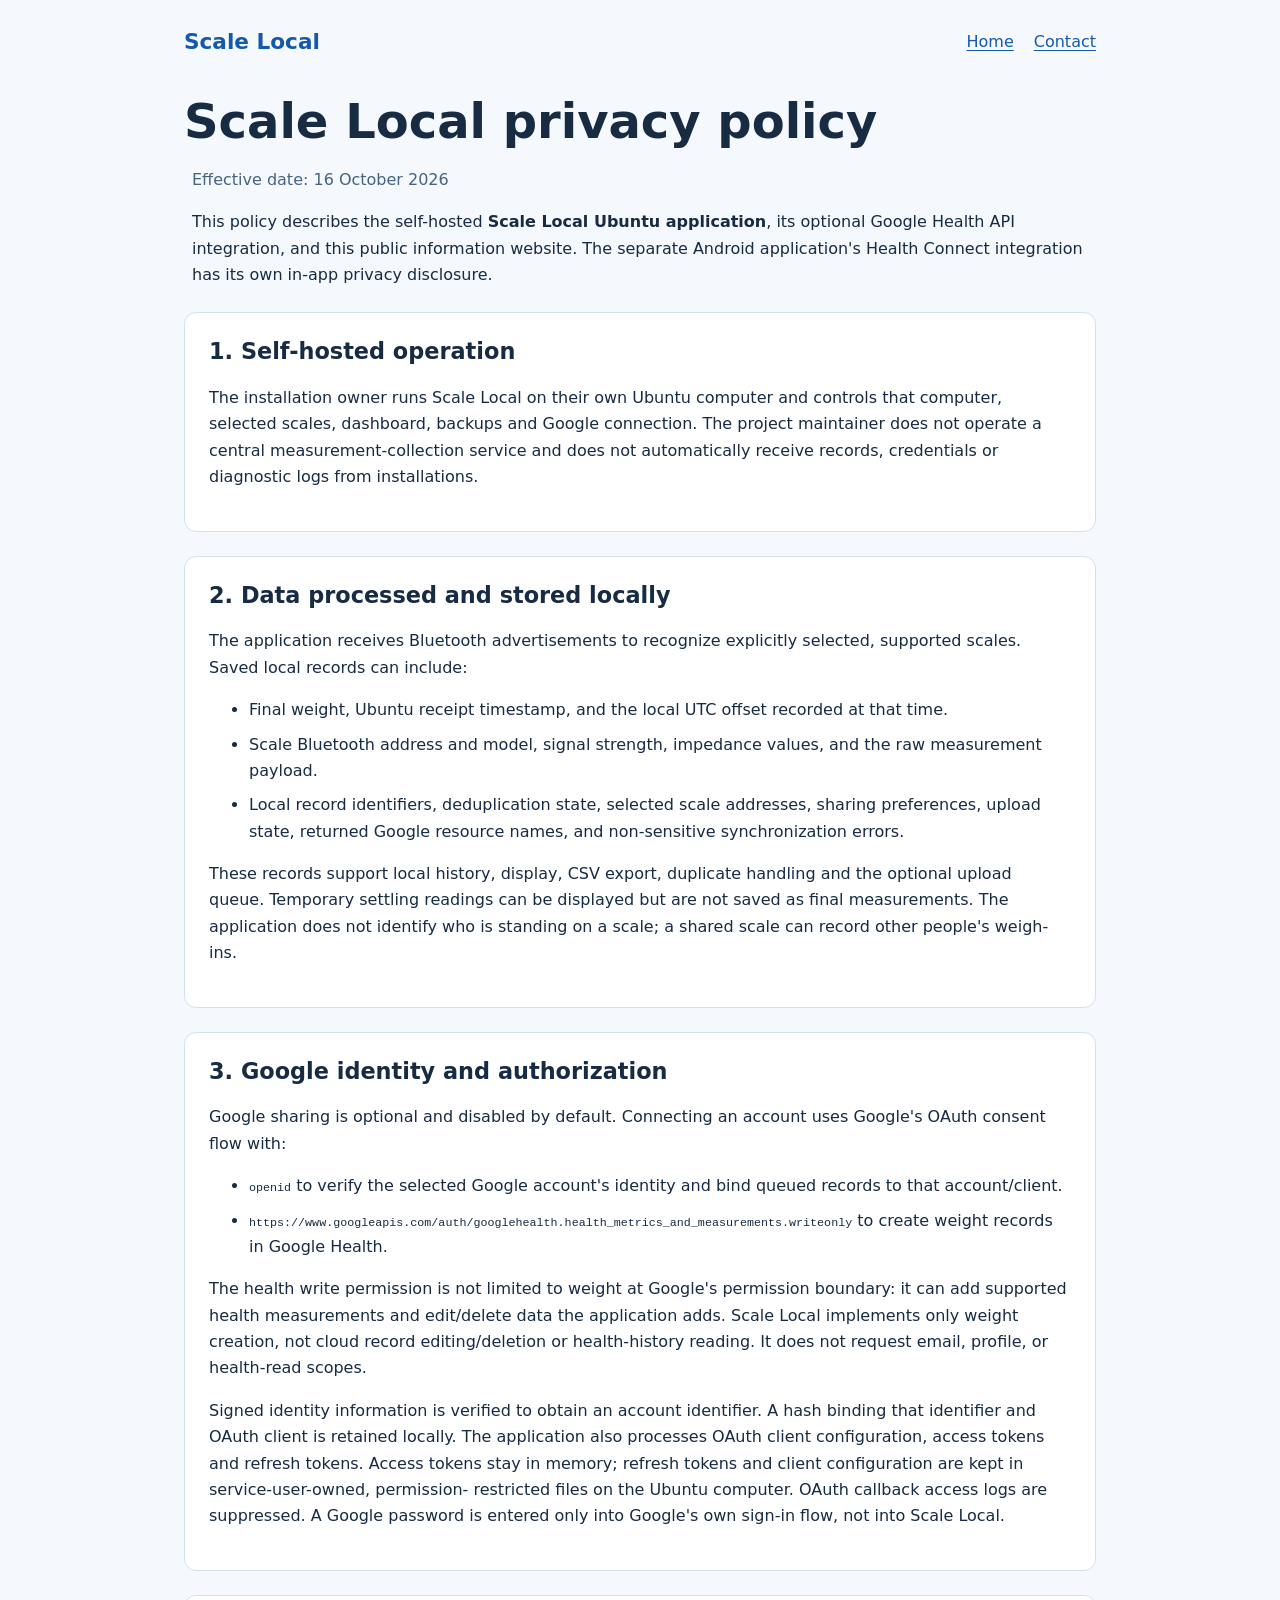
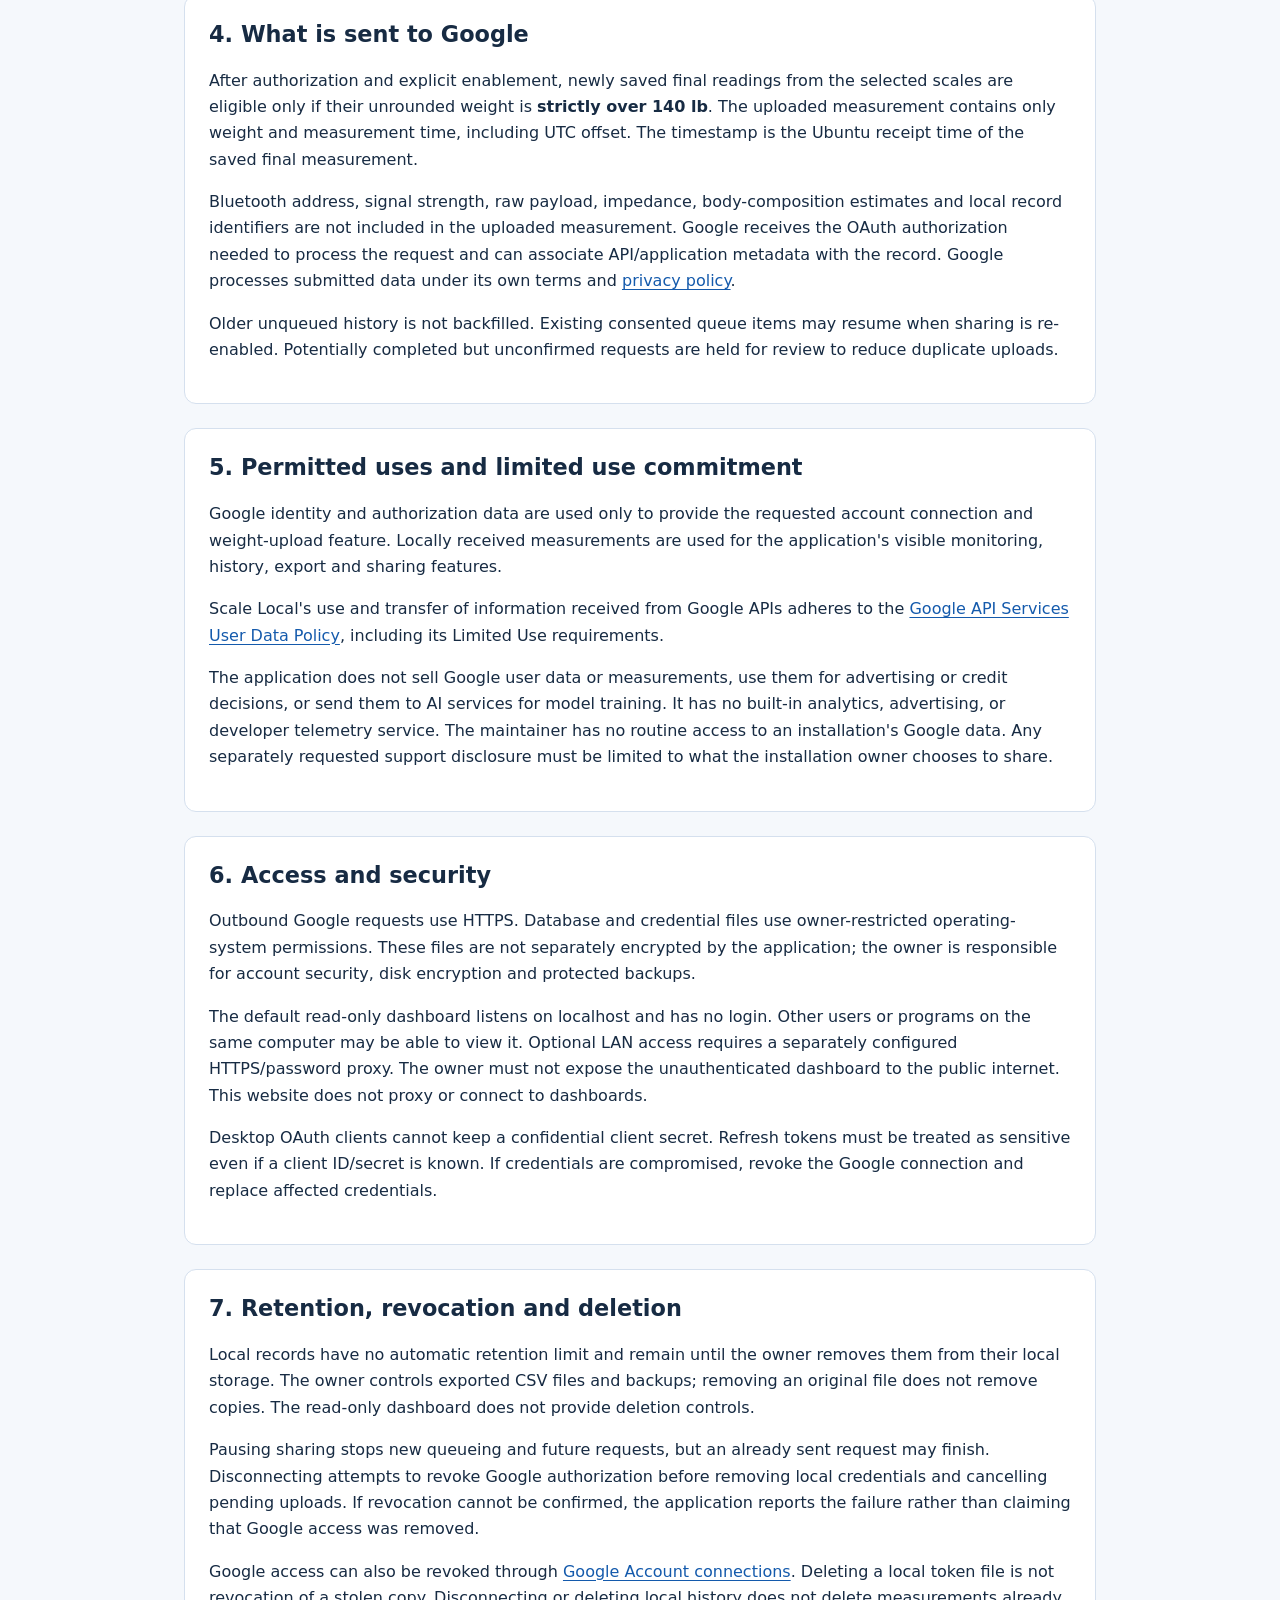
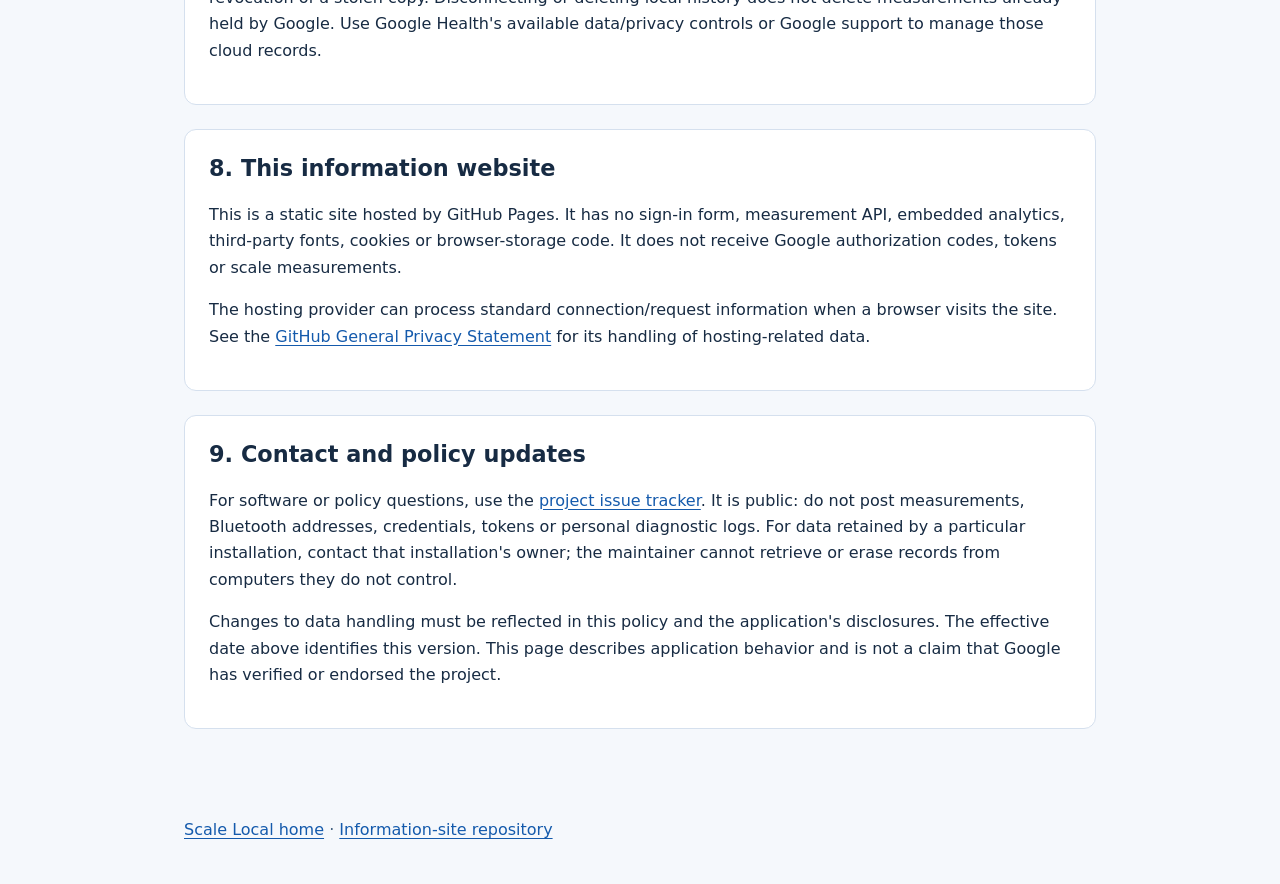
==== privacy.html @ 88039842 "Add Scale Local homepage and Google Health privacy policy Co-authored-by: Copilot <223556219+Copilot" ====
<!doctype html>
<html lang="en">
<head>
  <meta charset="utf-8">
  <meta name="viewport" content="width=device-width, initial-scale=1">
  <meta name="description" content="How Scale Local's Ubuntu application processes local scale records and optional Google Health authorization.">
  <meta name="referrer" content="no-referrer">
  <title>Privacy policy | Scale Local</title>
  <link rel="stylesheet" href="./style.css">
</head>
<body>
  <header class="site-header">
    <a class="brand" href="./">Scale Local</a>
    <nav aria-label="Main navigation">
      <a href="./">Home</a>
      <a href="https://github.com/sathyaj01/scale/issues">Contact</a>
    </nav>
  </header>
  <main class="policy">
    <h1>Scale Local privacy policy</h1>
    <p class="muted">Effective date: 16 October 2026</p>
    <p>This policy describes the self-hosted <strong>Scale Local Ubuntu
      application</strong>, its optional Google Health API integration, and this
      public information website. The separate Android application's Health
      Connect integration has its own in-app privacy disclosure.</p>

    <section aria-labelledby="operator">
      <h2 id="operator">1. Self-hosted operation</h2>
      <p>The installation owner runs Scale Local on their own Ubuntu computer and
        controls that computer, selected scales, dashboard, backups and Google
        connection. The project maintainer does not operate a central
        measurement-collection service and does not automatically receive
        records, credentials or diagnostic logs from installations.</p>
    </section>
    <section aria-labelledby="local">
      <h2 id="local">2. Data processed and stored locally</h2>
      <p>The application receives Bluetooth advertisements to recognize explicitly
        selected, supported scales. Saved local records can include:</p>
      <ul>
        <li>Final weight, Ubuntu receipt timestamp, and the local UTC offset
          recorded at that time.</li>
        <li>Scale Bluetooth address and model, signal strength, impedance values,
          and the raw measurement payload.</li>
        <li>Local record identifiers, deduplication state, selected scale addresses,
          sharing preferences, upload state, returned Google resource names,
          and non-sensitive synchronization errors.</li>
      </ul>
      <p>These records support local history, display, CSV export, duplicate
        handling and the optional upload queue. Temporary settling readings can
        be displayed but are not saved as final measurements. The application
        does not identify who is standing on a scale; a shared scale can record
        other people's weigh-ins.</p>
    </section>
    <section aria-labelledby="identity">
      <h2 id="identity">3. Google identity and authorization</h2>
      <p>Google sharing is optional and disabled by default. Connecting an account
        uses Google's OAuth consent flow with:</p>
      <ul>
        <li><code>openid</code> to verify the selected Google account's identity
          and bind queued records to that account/client.</li>
        <li><code>https://www.googleapis.com/auth/googlehealth.health_metrics_and_measurements.writeonly</code>
          to create weight records in Google Health.</li>
      </ul>
      <p>The health write permission is not limited to weight at Google's
        permission boundary: it can add supported health measurements and
        edit/delete data the application adds. Scale Local implements only
        weight creation, not cloud record editing/deletion or health-history
        reading. It does not request email, profile, or health-read scopes.</p>
      <p>Signed identity information is verified to obtain an account identifier.
        A hash binding that identifier and OAuth client is retained locally.
        The application also processes OAuth client configuration, access
        tokens and refresh tokens. Access tokens stay in memory; refresh tokens
        and client configuration are kept in service-user-owned, permission-
        restricted files on the Ubuntu computer. OAuth callback access logs are
        suppressed. A Google password is entered only into Google's own
        sign-in flow, not into Scale Local.</p>
    </section>
    <section aria-labelledby="sharing">
      <h2 id="sharing">4. What is sent to Google</h2>
      <p>After authorization and explicit enablement, newly saved final readings
        from the selected scales are eligible only if their unrounded weight is
        <strong>strictly over 140 lb</strong>. The uploaded measurement contains
        only weight and measurement time, including UTC offset. The timestamp is
        the Ubuntu receipt time of the saved final measurement.</p>
      <p>Bluetooth address, signal strength, raw payload, impedance,
        body-composition estimates and local record identifiers are not included
        in the uploaded measurement. Google receives the OAuth authorization
        needed to process the request and can associate API/application metadata
        with the record. Google processes submitted data under its own terms
        and <a href="https://policies.google.com/privacy">privacy policy</a>.</p>
      <p>Older unqueued history is not backfilled. Existing consented queue items
        may resume when sharing is re-enabled. Potentially completed but
        unconfirmed requests are held for review to reduce duplicate uploads.</p>
    </section>
    <section aria-labelledby="uses">
      <h2 id="uses">5. Permitted uses and limited use commitment</h2>
      <p>Google identity and authorization data are used only to provide the
        requested account connection and weight-upload feature. Locally received
        measurements are used for the application's visible monitoring,
        history, export and sharing features.</p>
      <p>Scale Local's use and transfer of information received from Google APIs
        adheres to the
        <a href="https://developers.google.com/terms/api-services-user-data-policy">Google API Services User Data Policy</a>,
        including its Limited Use requirements.</p>
      <p>The application does not sell Google user data or measurements, use
        them for advertising or credit decisions, or send them to AI services
        for model training. It has no built-in analytics, advertising, or
        developer telemetry service. The maintainer has no routine access to an
        installation's Google data. Any separately requested support disclosure
        must be limited to what the installation owner chooses to share.</p>
    </section>
    <section aria-labelledby="security">
      <h2 id="security">6. Access and security</h2>
      <p>Outbound Google requests use HTTPS. Database and credential files use
        owner-restricted operating-system permissions. These files are not
        separately encrypted by the application; the owner is responsible for
        account security, disk encryption and protected backups.</p>
      <p>The default read-only dashboard listens on localhost and has no login.
        Other users or programs on the same computer may be able to view it.
        Optional LAN access requires a separately configured HTTPS/password
        proxy. The owner must not expose the unauthenticated dashboard to the
        public internet. This website does not proxy or connect to dashboards.</p>
      <p>Desktop OAuth clients cannot keep a confidential client secret.
        Refresh tokens must be treated as sensitive even if a client ID/secret
        is known. If credentials are compromised, revoke the Google connection
        and replace affected credentials.</p>
    </section>
    <section aria-labelledby="retention">
      <h2 id="retention">7. Retention, revocation and deletion</h2>
      <p>Local records have no automatic retention limit and remain until the
        owner removes them from their local storage. The owner controls exported
        CSV files and backups; removing an original file does not remove copies.
        The read-only dashboard does not provide deletion controls.</p>
      <p>Pausing sharing stops new queueing and future requests, but an already
        sent request may finish. Disconnecting attempts to revoke Google
        authorization before removing local credentials and cancelling pending
        uploads. If revocation cannot be confirmed, the application reports the
        failure rather than claiming that Google access was removed.</p>
      <p>Google access can also be revoked through
        <a href="https://myaccount.google.com/connections">Google Account connections</a>.
        Deleting a local token file is not revocation of a stolen copy.
        Disconnecting or deleting local history does not delete measurements
        already held by Google. Use Google Health's available data/privacy
        controls or Google support to manage those cloud records.</p>
    </section>
    <section aria-labelledby="website">
      <h2 id="website">8. This information website</h2>
      <p>This is a static site hosted by GitHub Pages. It has no sign-in form,
        measurement API, embedded analytics, third-party fonts, cookies or
        browser-storage code. It does not receive Google authorization codes,
        tokens or scale measurements.</p>
      <p>The hosting provider can process standard connection/request information
        when a browser visits the site. See the
        <a href="https://docs.github.com/en/site-policy/privacy-policies/github-general-privacy-statement">GitHub General Privacy Statement</a>
        for its handling of hosting-related data.</p>
    </section>
    <section aria-labelledby="contact">
      <h2 id="contact">9. Contact and policy updates</h2>
      <p>For software or policy questions, use the
        <a href="https://github.com/sathyaj01/scale/issues">project issue tracker</a>.
        It is public: do not post measurements, Bluetooth addresses, credentials,
        tokens or personal diagnostic logs. For data retained by a particular
        installation, contact that installation's owner; the maintainer cannot
        retrieve or erase records from computers they do not control.</p>
      <p>Changes to data handling must be reflected in this policy and the
        application's disclosures. The effective date above identifies this
        version. This page describes application behavior and is not a claim
        that Google has verified or endorsed the project.</p>
    </section>
  </main>
  <footer>
    <p><a href="./">Scale Local home</a> &middot;
      <a href="https://github.com/sathyaj01/scale">Information-site repository</a></p>
  </footer>
</body>
</html>
---- style.css ----
:root {
  color-scheme: light dark;
  font-family: system-ui, -apple-system, "Segoe UI", sans-serif;
  line-height: 1.65;
  color: #172b43;
  background: #f5f8fc;
}
* { box-sizing: border-box; }
body { margin: 0; }
a { color: #145aac; text-underline-offset: 0.2em; }
a:focus-visible { outline: 3px solid #df8500; outline-offset: 4px; }
.site-header, main, footer { max-width: 960px; margin: 0 auto; padding: 1.5rem; }
.site-header { display: flex; flex-wrap: wrap; align-items: center; gap: 1rem; justify-content: space-between; }
.brand { font-size: 1.35rem; font-weight: 750; text-decoration: none; }
nav { display: flex; gap: 1.25rem; }
main { padding-top: 0; }
section { margin: 1.5rem 0; padding: 1.5rem; border: 1px solid #d5e0ee; border-radius: 12px; background: #fff; }
.hero { padding: 2rem; }
.eyebrow { color: #456382; font-size: 0.8rem; font-weight: 700; letter-spacing: 0.1em; }
h1 { line-height: 1.2; font-size: clamp(2rem, 5vw, 3rem); margin: 0.6rem 0 1rem; }
h2 { line-height: 1.3; font-size: 1.4rem; margin-top: 0; }
.lead { font-size: 1.15rem; }
.muted, footer { color: #456382; }
.button { display: inline-block; padding: 0.65rem 1rem; border-radius: 6px; background: #145aac; color: #fff; font-weight: 650; }
li { margin: 0.5rem 0; }
code { font-size: 0.9em; overflow-wrap: anywhere; }
.policy > p { padding: 0 0.5rem; }
@media (prefers-color-scheme: dark) {
  :root { color: #e4edf7; background: #0f1824; }
  section { border-color: #304359; background: #182638; }
  a { color: #9ccaff; }
  .eyebrow, .muted, footer { color: #b0c4dc; }
  .button { color: #fff; }
}
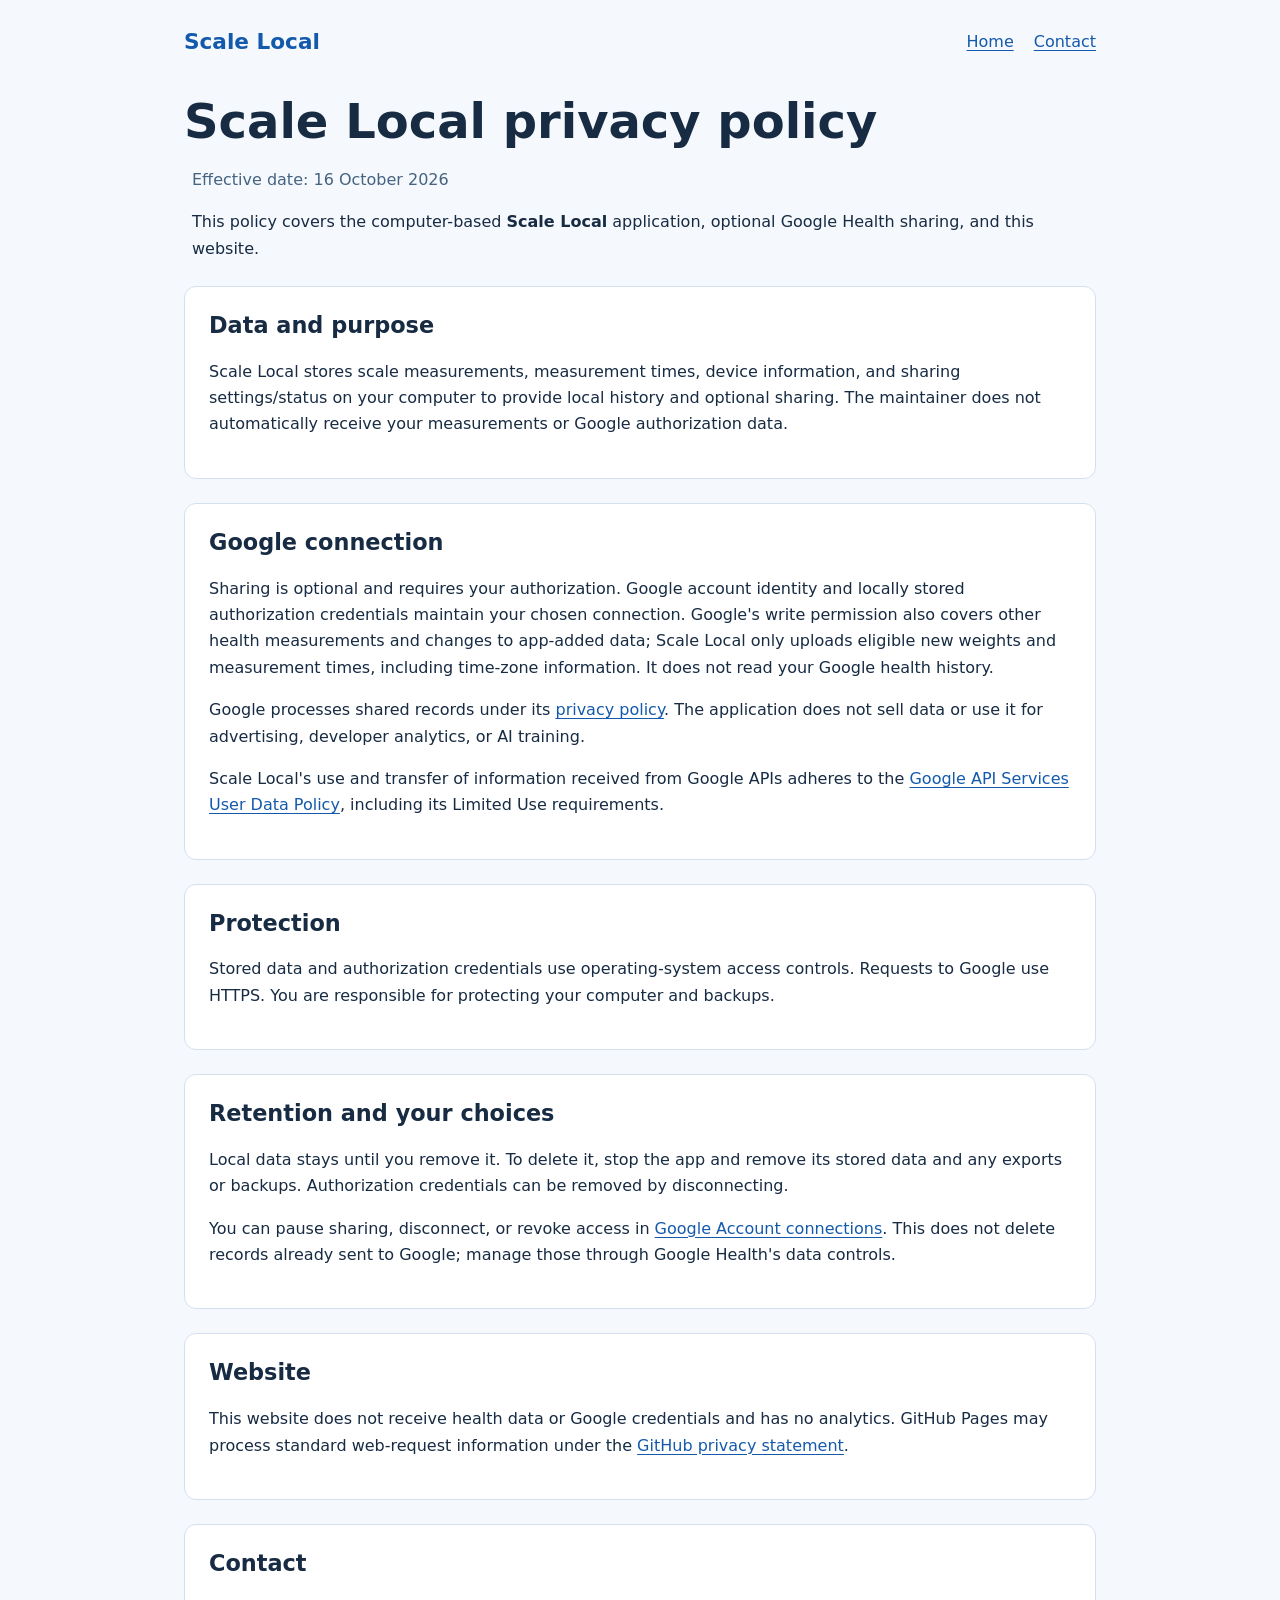
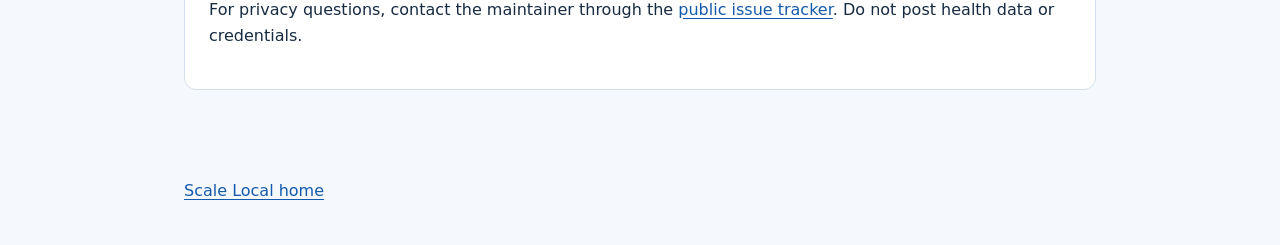
==== commit 5dc5634e: "Minimize public app and privacy information Remove internal implementation and setup details while p" ====
--- a/privacy.html
+++ b/privacy.html
@@ -3,7 +3,7 @@
 <head>
   <meta charset="utf-8">
   <meta name="viewport" content="width=device-width, initial-scale=1">
-  <meta name="description" content="How Scale Local's Ubuntu application processes local scale records and optional Google Health authorization.">
+  <meta name="description" content="How Scale Local handles measurements, optional Google Health sharing, and your privacy choices.">
   <meta name="referrer" content="no-referrer">
   <title>Privacy policy | Scale Local</title>
   <link rel="stylesheet" href="./style.css">
@@ -19,158 +19,65 @@
   <main class="policy">
     <h1>Scale Local privacy policy</h1>
     <p class="muted">Effective date: 16 October 2026</p>
-    <p>This policy describes the self-hosted <strong>Scale Local Ubuntu
-      application</strong>, its optional Google Health API integration, and this
-      public information website. The separate Android application's Health
-      Connect integration has its own in-app privacy disclosure.</p>
+    <p>This policy covers the computer-based <strong>Scale Local</strong>
+      application, optional Google Health sharing, and this website.</p>
 
-    <section aria-labelledby="operator">
-      <h2 id="operator">1. Self-hosted operation</h2>
-      <p>The installation owner runs Scale Local on their own Ubuntu computer and
-        controls that computer, selected scales, dashboard, backups and Google
-        connection. The project maintainer does not operate a central
-        measurement-collection service and does not automatically receive
-        records, credentials or diagnostic logs from installations.</p>
+    <section aria-labelledby="data">
+      <h2 id="data">Data and purpose</h2>
+      <p>Scale Local stores scale measurements, measurement times, device
+        information, and sharing settings/status on your computer to provide
+        local history and optional sharing. The maintainer does not automatically
+        receive your measurements or Google authorization data.</p>
     </section>
-    <section aria-labelledby="local">
-      <h2 id="local">2. Data processed and stored locally</h2>
-      <p>The application receives Bluetooth advertisements to recognize explicitly
-        selected, supported scales. Saved local records can include:</p>
-      <ul>
-        <li>Final weight, Ubuntu receipt timestamp, and the local UTC offset
-          recorded at that time.</li>
-        <li>Scale Bluetooth address and model, signal strength, impedance values,
-          and the raw measurement payload.</li>
-        <li>Local record identifiers, deduplication state, selected scale addresses,
-          sharing preferences, upload state, returned Google resource names,
-          and non-sensitive synchronization errors.</li>
-      </ul>
-      <p>These records support local history, display, CSV export, duplicate
-        handling and the optional upload queue. Temporary settling readings can
-        be displayed but are not saved as final measurements. The application
-        does not identify who is standing on a scale; a shared scale can record
-        other people's weigh-ins.</p>
-    </section>
-    <section aria-labelledby="identity">
-      <h2 id="identity">3. Google identity and authorization</h2>
-      <p>Google sharing is optional and disabled by default. Connecting an account
-        uses Google's OAuth consent flow with:</p>
-      <ul>
-        <li><code>openid</code> to verify the selected Google account's identity
-          and bind queued records to that account/client.</li>
-        <li><code>https://www.googleapis.com/auth/googlehealth.health_metrics_and_measurements.writeonly</code>
-          to create weight records in Google Health.</li>
-      </ul>
-      <p>The health write permission is not limited to weight at Google's
-        permission boundary: it can add supported health measurements and
-        edit/delete data the application adds. Scale Local implements only
-        weight creation, not cloud record editing/deletion or health-history
-        reading. It does not request email, profile, or health-read scopes.</p>
-      <p>Signed identity information is verified to obtain an account identifier.
-        A hash binding that identifier and OAuth client is retained locally.
-        The application also processes OAuth client configuration, access
-        tokens and refresh tokens. Access tokens stay in memory; refresh tokens
-        and client configuration are kept in service-user-owned, permission-
-        restricted files on the Ubuntu computer. OAuth callback access logs are
-        suppressed. A Google password is entered only into Google's own
-        sign-in flow, not into Scale Local.</p>
-    </section>
-    <section aria-labelledby="sharing">
-      <h2 id="sharing">4. What is sent to Google</h2>
-      <p>After authorization and explicit enablement, newly saved final readings
-        from the selected scales are eligible only if their unrounded weight is
-        <strong>strictly over 140 lb</strong>. The uploaded measurement contains
-        only weight and measurement time, including UTC offset. The timestamp is
-        the Ubuntu receipt time of the saved final measurement.</p>
-      <p>Bluetooth address, signal strength, raw payload, impedance,
-        body-composition estimates and local record identifiers are not included
-        in the uploaded measurement. Google receives the OAuth authorization
-        needed to process the request and can associate API/application metadata
-        with the record. Google processes submitted data under its own terms
-        and <a href="https://policies.google.com/privacy">privacy policy</a>.</p>
-      <p>Older unqueued history is not backfilled. Existing consented queue items
-        may resume when sharing is re-enabled. Potentially completed but
-        unconfirmed requests are held for review to reduce duplicate uploads.</p>
-    </section>
-    <section aria-labelledby="uses">
-      <h2 id="uses">5. Permitted uses and limited use commitment</h2>
-      <p>Google identity and authorization data are used only to provide the
-        requested account connection and weight-upload feature. Locally received
-        measurements are used for the application's visible monitoring,
-        history, export and sharing features.</p>
+    <section aria-labelledby="google">
+      <h2 id="google">Google connection</h2>
+      <p>Sharing is optional and requires your authorization. Google account
+        identity and locally stored authorization credentials maintain your
+        chosen connection. Google's write permission also covers other health
+        measurements and changes to app-added data; Scale Local only uploads
+        eligible new weights and measurement times, including time-zone
+        information. It does not read your Google health history.</p>
+      <p>Google processes shared records under its
+        <a href="https://policies.google.com/privacy">privacy policy</a>.
+        The application does not sell data or use it for advertising, developer
+        analytics, or AI training.</p>
       <p>Scale Local's use and transfer of information received from Google APIs
         adheres to the
         <a href="https://developers.google.com/terms/api-services-user-data-policy">Google API Services User Data Policy</a>,
         including its Limited Use requirements.</p>
-      <p>The application does not sell Google user data or measurements, use
-        them for advertising or credit decisions, or send them to AI services
-        for model training. It has no built-in analytics, advertising, or
-        developer telemetry service. The maintainer has no routine access to an
-        installation's Google data. Any separately requested support disclosure
-        must be limited to what the installation owner chooses to share.</p>
     </section>
     <section aria-labelledby="security">
-      <h2 id="security">6. Access and security</h2>
-      <p>Outbound Google requests use HTTPS. Database and credential files use
-        owner-restricted operating-system permissions. These files are not
-        separately encrypted by the application; the owner is responsible for
-        account security, disk encryption and protected backups.</p>
-      <p>The default read-only dashboard listens on localhost and has no login.
-        Other users or programs on the same computer may be able to view it.
-        Optional LAN access requires a separately configured HTTPS/password
-        proxy. The owner must not expose the unauthenticated dashboard to the
-        public internet. This website does not proxy or connect to dashboards.</p>
-      <p>Desktop OAuth clients cannot keep a confidential client secret.
-        Refresh tokens must be treated as sensitive even if a client ID/secret
-        is known. If credentials are compromised, revoke the Google connection
-        and replace affected credentials.</p>
+      <h2 id="security">Protection</h2>
+      <p>Stored data and authorization credentials use operating-system access
+        controls. Requests to Google use HTTPS. You are responsible for
+        protecting your computer and backups.</p>
     </section>
     <section aria-labelledby="retention">
-      <h2 id="retention">7. Retention, revocation and deletion</h2>
-      <p>Local records have no automatic retention limit and remain until the
-        owner removes them from their local storage. The owner controls exported
-        CSV files and backups; removing an original file does not remove copies.
-        The read-only dashboard does not provide deletion controls.</p>
-      <p>Pausing sharing stops new queueing and future requests, but an already
-        sent request may finish. Disconnecting attempts to revoke Google
-        authorization before removing local credentials and cancelling pending
-        uploads. If revocation cannot be confirmed, the application reports the
-        failure rather than claiming that Google access was removed.</p>
-      <p>Google access can also be revoked through
+      <h2 id="retention">Retention and your choices</h2>
+      <p>Local data stays until you remove it. To delete it, stop the app and
+        remove its stored data and any exports or backups. Authorization
+        credentials can be removed by disconnecting.</p>
+      <p>You can pause sharing, disconnect, or revoke access in
         <a href="https://myaccount.google.com/connections">Google Account connections</a>.
-        Deleting a local token file is not revocation of a stolen copy.
-        Disconnecting or deleting local history does not delete measurements
-        already held by Google. Use Google Health's available data/privacy
-        controls or Google support to manage those cloud records.</p>
+        This does not delete records already sent to Google; manage those
+        through Google Health's data controls.</p>
     </section>
     <section aria-labelledby="website">
-      <h2 id="website">8. This information website</h2>
-      <p>This is a static site hosted by GitHub Pages. It has no sign-in form,
-        measurement API, embedded analytics, third-party fonts, cookies or
-        browser-storage code. It does not receive Google authorization codes,
-        tokens or scale measurements.</p>
-      <p>The hosting provider can process standard connection/request information
-        when a browser visits the site. See the
-        <a href="https://docs.github.com/en/site-policy/privacy-policies/github-general-privacy-statement">GitHub General Privacy Statement</a>
-        for its handling of hosting-related data.</p>
+      <h2 id="website">Website</h2>
+      <p>This website does not receive health data or Google credentials and has
+        no analytics. GitHub Pages may process standard web-request information
+        under the
+        <a href="https://docs.github.com/en/site-policy/privacy-policies/github-general-privacy-statement">GitHub privacy statement</a>.</p>
     </section>
     <section aria-labelledby="contact">
-      <h2 id="contact">9. Contact and policy updates</h2>
-      <p>For software or policy questions, use the
-        <a href="https://github.com/sathyaj01/scale/issues">project issue tracker</a>.
-        It is public: do not post measurements, Bluetooth addresses, credentials,
-        tokens or personal diagnostic logs. For data retained by a particular
-        installation, contact that installation's owner; the maintainer cannot
-        retrieve or erase records from computers they do not control.</p>
-      <p>Changes to data handling must be reflected in this policy and the
-        application's disclosures. The effective date above identifies this
-        version. This page describes application behavior and is not a claim
-        that Google has verified or endorsed the project.</p>
+      <h2 id="contact">Contact</h2>
+      <p>For privacy questions, contact the maintainer through the
+        <a href="https://github.com/sathyaj01/scale/issues">public issue tracker</a>.
+        Do not post health data or credentials.</p>
     </section>
   </main>
   <footer>
-    <p><a href="./">Scale Local home</a> &middot;
-      <a href="https://github.com/sathyaj01/scale">Information-site repository</a></p>
+    <p><a href="./">Scale Local home</a></p>
   </footer>
 </body>
 </html>
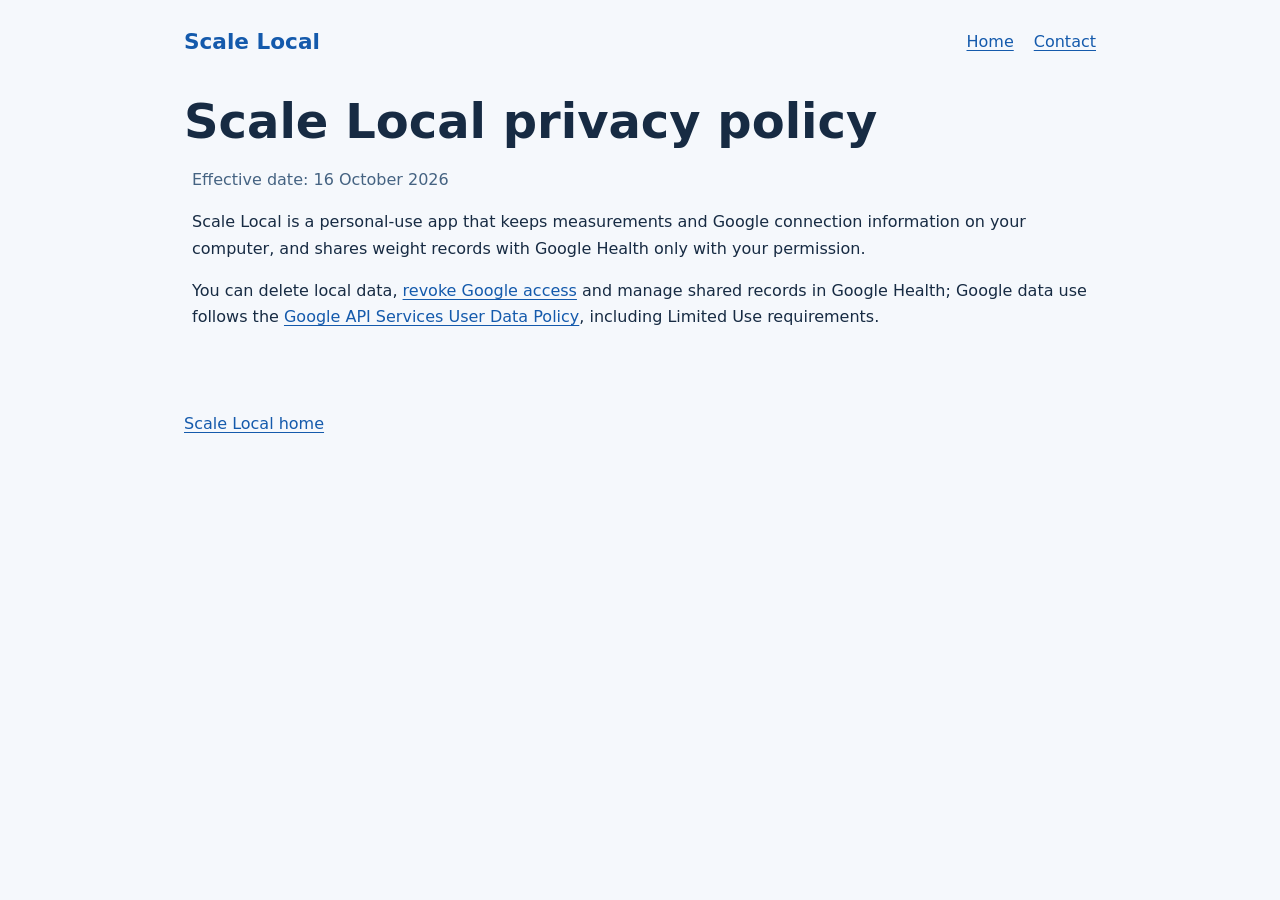
==== commit 4924c375: "Reduce privacy page to a personal-use notice Co-authored-by: Copilot <223556219+Copilot@users.norepl" ====
--- a/privacy.html
+++ b/privacy.html
@@ -3,7 +3,7 @@
 <head>
   <meta charset="utf-8">
   <meta name="viewport" content="width=device-width, initial-scale=1">
-  <meta name="description" content="How Scale Local handles measurements, optional Google Health sharing, and your privacy choices.">
+  <meta name="description" content="Scale Local personal-use privacy notice.">
   <meta name="referrer" content="no-referrer">
   <title>Privacy policy | Scale Local</title>
   <link rel="stylesheet" href="./style.css">
@@ -19,62 +19,14 @@
   <main class="policy">
     <h1>Scale Local privacy policy</h1>
     <p class="muted">Effective date: 16 October 2026</p>
-    <p>This policy covers the computer-based <strong>Scale Local</strong>
-      application, optional Google Health sharing, and this website.</p>
-
-    <section aria-labelledby="data">
-      <h2 id="data">Data and purpose</h2>
-      <p>Scale Local stores scale measurements, measurement times, device
-        information, and sharing settings/status on your computer to provide
-        local history and optional sharing. The maintainer does not automatically
-        receive your measurements or Google authorization data.</p>
-    </section>
-    <section aria-labelledby="google">
-      <h2 id="google">Google connection</h2>
-      <p>Sharing is optional and requires your authorization. Google account
-        identity and locally stored authorization credentials maintain your
-        chosen connection. Google's write permission also covers other health
-        measurements and changes to app-added data; Scale Local only uploads
-        eligible new weights and measurement times, including time-zone
-        information. It does not read your Google health history.</p>
-      <p>Google processes shared records under its
-        <a href="https://policies.google.com/privacy">privacy policy</a>.
-        The application does not sell data or use it for advertising, developer
-        analytics, or AI training.</p>
-      <p>Scale Local's use and transfer of information received from Google APIs
-        adheres to the
-        <a href="https://developers.google.com/terms/api-services-user-data-policy">Google API Services User Data Policy</a>,
-        including its Limited Use requirements.</p>
-    </section>
-    <section aria-labelledby="security">
-      <h2 id="security">Protection</h2>
-      <p>Stored data and authorization credentials use operating-system access
-        controls. Requests to Google use HTTPS. You are responsible for
-        protecting your computer and backups.</p>
-    </section>
-    <section aria-labelledby="retention">
-      <h2 id="retention">Retention and your choices</h2>
-      <p>Local data stays until you remove it. To delete it, stop the app and
-        remove its stored data and any exports or backups. Authorization
-        credentials can be removed by disconnecting.</p>
-      <p>You can pause sharing, disconnect, or revoke access in
-        <a href="https://myaccount.google.com/connections">Google Account connections</a>.
-        This does not delete records already sent to Google; manage those
-        through Google Health's data controls.</p>
-    </section>
-    <section aria-labelledby="website">
-      <h2 id="website">Website</h2>
-      <p>This website does not receive health data or Google credentials and has
-        no analytics. GitHub Pages may process standard web-request information
-        under the
-        <a href="https://docs.github.com/en/site-policy/privacy-policies/github-general-privacy-statement">GitHub privacy statement</a>.</p>
-    </section>
-    <section aria-labelledby="contact">
-      <h2 id="contact">Contact</h2>
-      <p>For privacy questions, contact the maintainer through the
-        <a href="https://github.com/sathyaj01/scale/issues">public issue tracker</a>.
-        Do not post health data or credentials.</p>
-    </section>
+    <p>Scale Local is a personal-use app that keeps measurements and Google
+      connection information on your computer, and shares weight records with
+      Google Health only with your permission.</p>
+    <p>You can delete local data,
+      <a href="https://myaccount.google.com/connections">revoke Google access</a>
+      and manage shared records in Google Health; Google data use follows the
+      <a href="https://developers.google.com/terms/api-services-user-data-policy">Google API Services User Data Policy</a>,
+      including Limited Use requirements.</p>
   </main>
   <footer>
     <p><a href="./">Scale Local home</a></p>
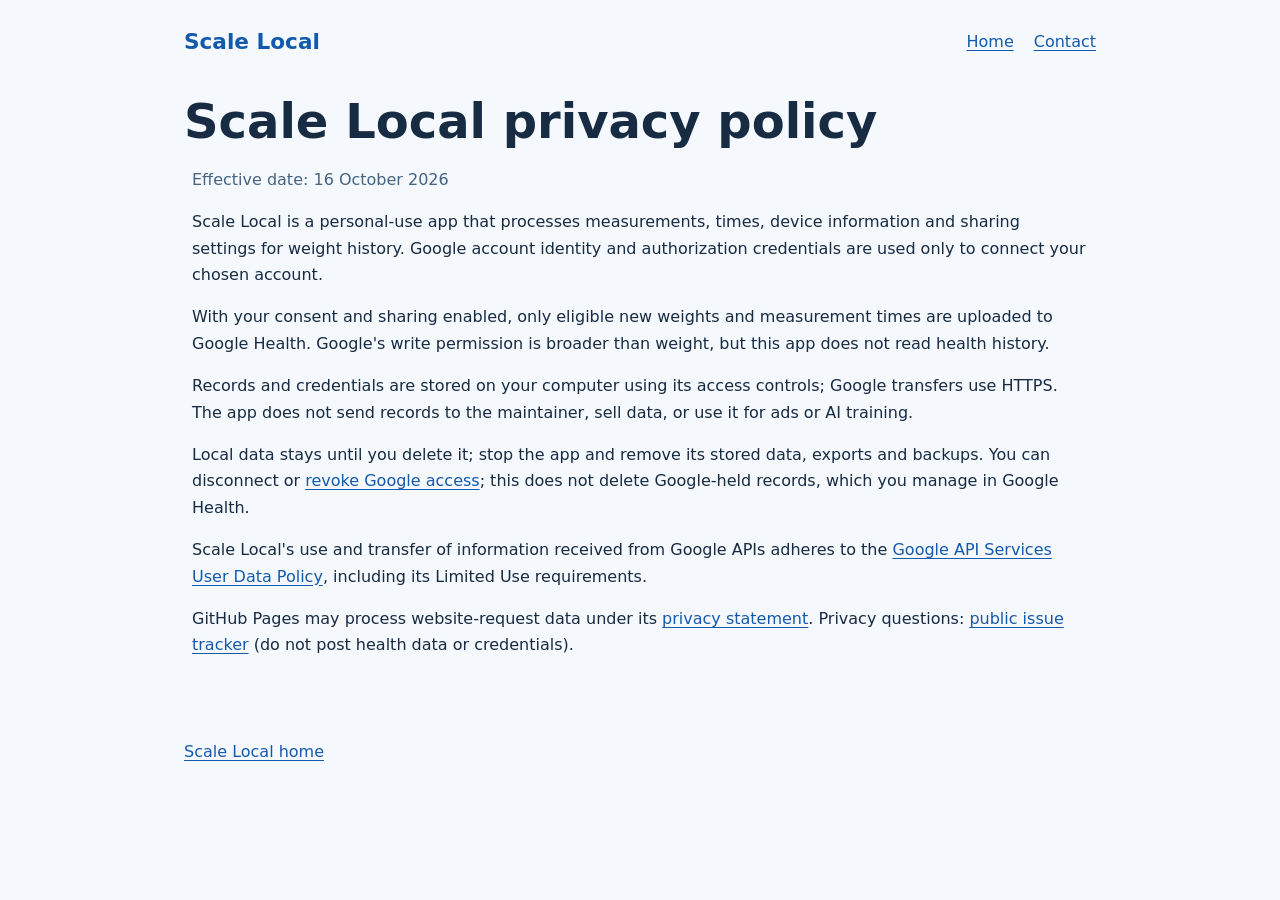
==== commit 85306058: "Add concise privacy disclosures for Google review Cover data access, use, storage, sharing, user con" ====
--- a/privacy.html
+++ b/privacy.html
@@ -3,7 +3,7 @@
 <head>
   <meta charset="utf-8">
   <meta name="viewport" content="width=device-width, initial-scale=1">
-  <meta name="description" content="Scale Local personal-use privacy notice.">
+  <meta name="description" content="Scale Local's privacy policy for personal weight tracking and optional Google Health sharing.">
   <meta name="referrer" content="no-referrer">
   <title>Privacy policy | Scale Local</title>
   <link rel="stylesheet" href="./style.css">
@@ -19,14 +19,29 @@
   <main class="policy">
     <h1>Scale Local privacy policy</h1>
     <p class="muted">Effective date: 16 October 2026</p>
-    <p>Scale Local is a personal-use app that keeps measurements and Google
-      connection information on your computer, and shares weight records with
-      Google Health only with your permission.</p>
-    <p>You can delete local data,
-      <a href="https://myaccount.google.com/connections">revoke Google access</a>
-      and manage shared records in Google Health; Google data use follows the
+    <p>Scale Local is a personal-use app that processes measurements, times,
+      device information and sharing settings for weight history. Google account
+      identity and authorization credentials are used only to connect your
+      chosen account.</p>
+    <p>With your consent and sharing enabled, only eligible new weights and
+      measurement times are uploaded to Google Health. Google's write permission
+      is broader than weight, but this app does not read health history.</p>
+    <p>Records and credentials are stored on your computer using its access
+      controls; Google transfers use HTTPS. The app does not send records to the
+      maintainer, sell data, or use it for ads or AI training.</p>
+    <p>Local data stays until you delete it; stop the app and remove its stored
+      data, exports and backups. You can disconnect or
+      <a href="https://myaccount.google.com/connections">revoke Google access</a>;
+      this does not delete Google-held records, which you manage in Google Health.</p>
+    <p>Scale Local's use and transfer of information received from Google APIs
+      adheres to the
       <a href="https://developers.google.com/terms/api-services-user-data-policy">Google API Services User Data Policy</a>,
-      including Limited Use requirements.</p>
+      including its Limited Use requirements.</p>
+    <p>GitHub Pages may process website-request data under its
+      <a href="https://docs.github.com/en/site-policy/privacy-policies/github-general-privacy-statement">privacy statement</a>.
+      Privacy questions:
+      <a href="https://github.com/sathyaj01/scale/issues">public issue tracker</a>
+      (do not post health data or credentials).</p>
   </main>
   <footer>
     <p><a href="./">Scale Local home</a></p>
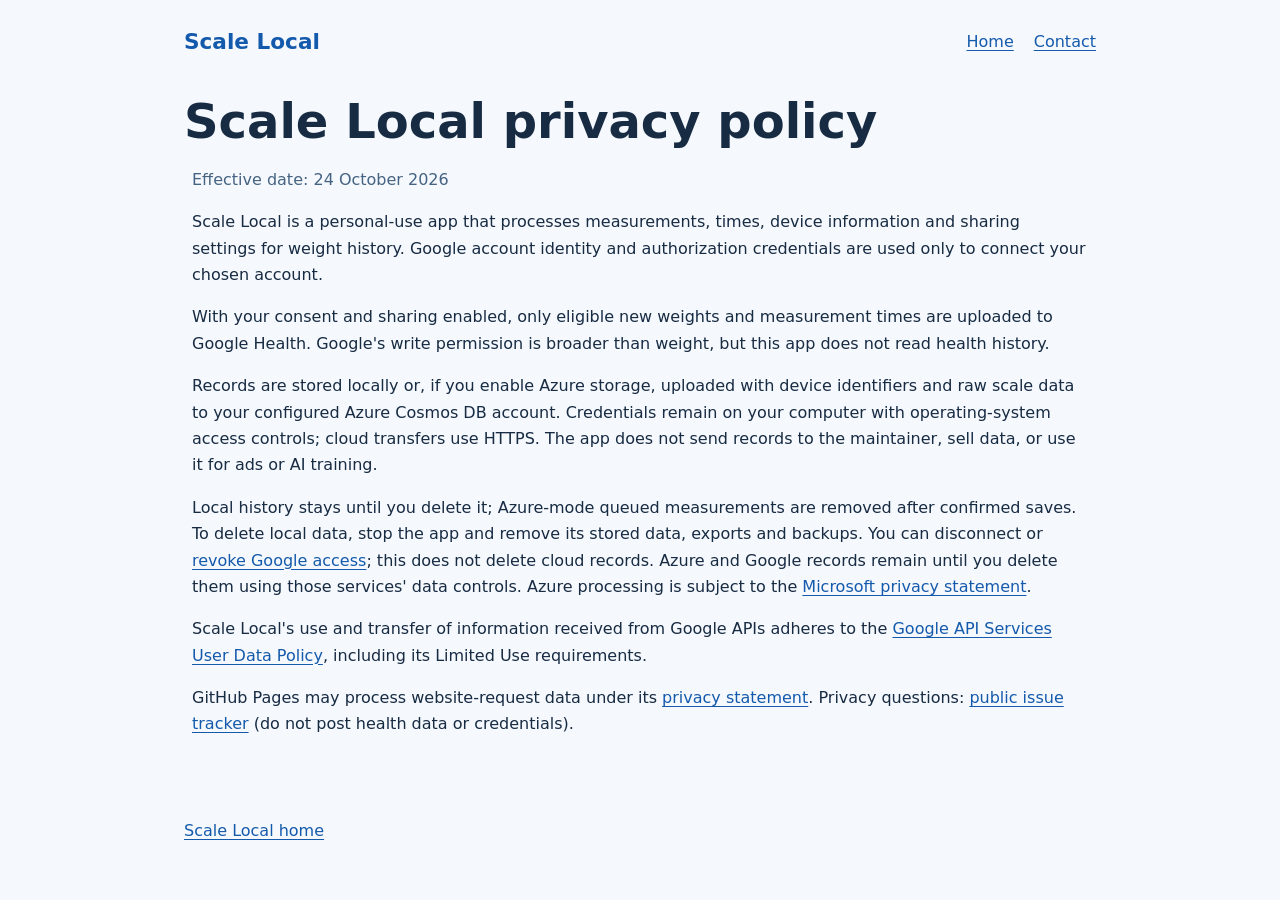
==== commit bf0e9a0b: "Disclose optional Azure record storage Keep public app and privacy information concise while accurat" ====
--- a/privacy.html
+++ b/privacy.html
@@ -13,12 +13,12 @@
     <a class="brand" href="./">Scale Local</a>
     <nav aria-label="Main navigation">
       <a href="./">Home</a>
-      <a href="https://github.com/sathyaj01/scale/issues">Contact</a>
+      <a href="https://github.com/sathyaj01/sathyaj01.github.io/issues">Contact</a>
     </nav>
   </header>
   <main class="policy">
     <h1>Scale Local privacy policy</h1>
-    <p class="muted">Effective date: 16 October 2026</p>
+    <p class="muted">Effective date: 24 October 2026</p>
     <p>Scale Local is a personal-use app that processes measurements, times,
       device information and sharing settings for weight history. Google account
       identity and authorization credentials are used only to connect your
@@ -26,13 +26,19 @@
     <p>With your consent and sharing enabled, only eligible new weights and
       measurement times are uploaded to Google Health. Google's write permission
       is broader than weight, but this app does not read health history.</p>
-    <p>Records and credentials are stored on your computer using its access
-      controls; Google transfers use HTTPS. The app does not send records to the
-      maintainer, sell data, or use it for ads or AI training.</p>
-    <p>Local data stays until you delete it; stop the app and remove its stored
-      data, exports and backups. You can disconnect or
+    <p>Records are stored locally or, if you enable Azure storage, uploaded with
+      device identifiers and raw scale data to your configured Azure Cosmos DB account.
+      Credentials remain on your computer with operating-system access controls;
+      cloud transfers use HTTPS. The app does not send records to the maintainer,
+      sell data, or use it for ads or AI training.</p>
+    <p>Local history stays until you delete it; Azure-mode queued measurements
+      are removed after confirmed saves. To delete local data, stop the app and
+      remove its stored data, exports and backups. You can disconnect or
       <a href="https://myaccount.google.com/connections">revoke Google access</a>;
-      this does not delete Google-held records, which you manage in Google Health.</p>
+      this does not delete cloud records. Azure and Google records remain until
+      you delete them using those services' data controls. Azure processing is
+      subject to the
+      <a href="https://www.microsoft.com/privacy/privacystatement">Microsoft privacy statement</a>.</p>
     <p>Scale Local's use and transfer of information received from Google APIs
       adheres to the
       <a href="https://developers.google.com/terms/api-services-user-data-policy">Google API Services User Data Policy</a>,
@@ -40,7 +46,7 @@
     <p>GitHub Pages may process website-request data under its
       <a href="https://docs.github.com/en/site-policy/privacy-policies/github-general-privacy-statement">privacy statement</a>.
       Privacy questions:
-      <a href="https://github.com/sathyaj01/scale/issues">public issue tracker</a>
+      <a href="https://github.com/sathyaj01/sathyaj01.github.io/issues">public issue tracker</a>
       (do not post health data or credentials).</p>
   </main>
   <footer>
